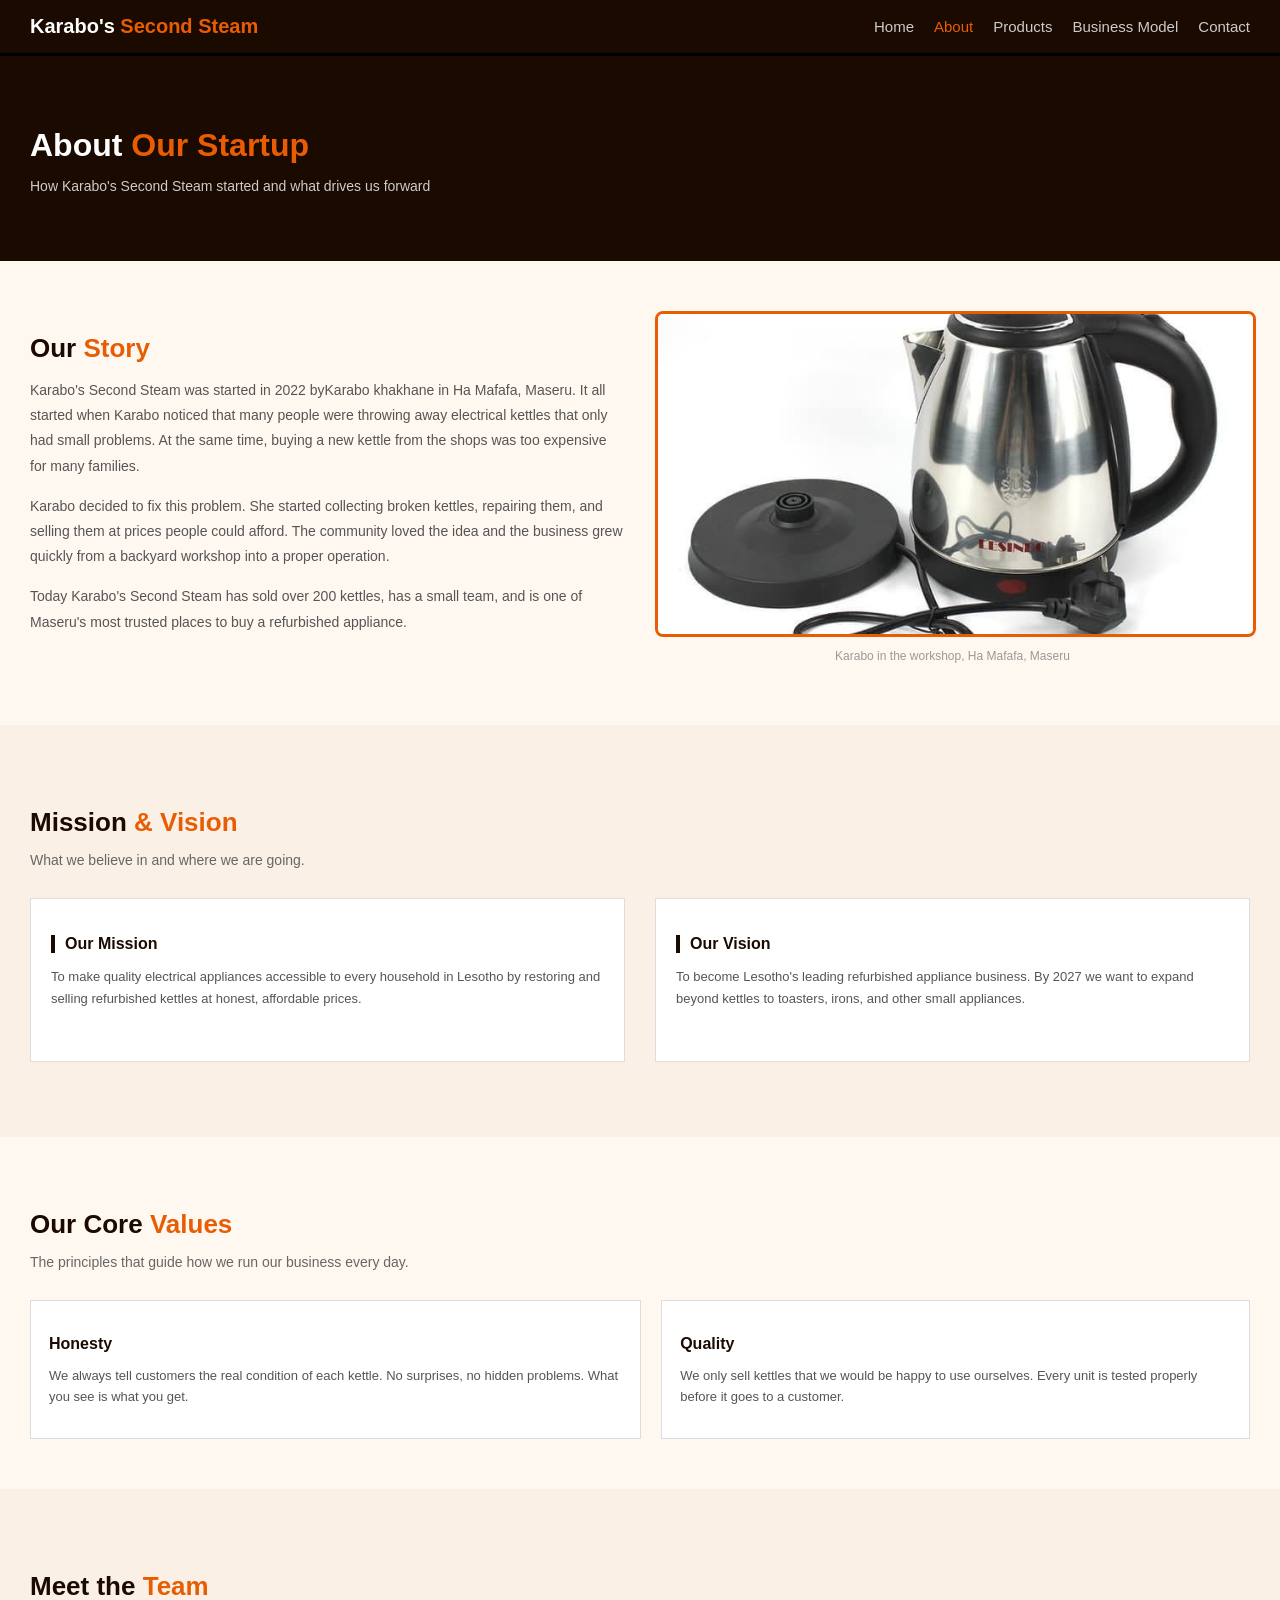
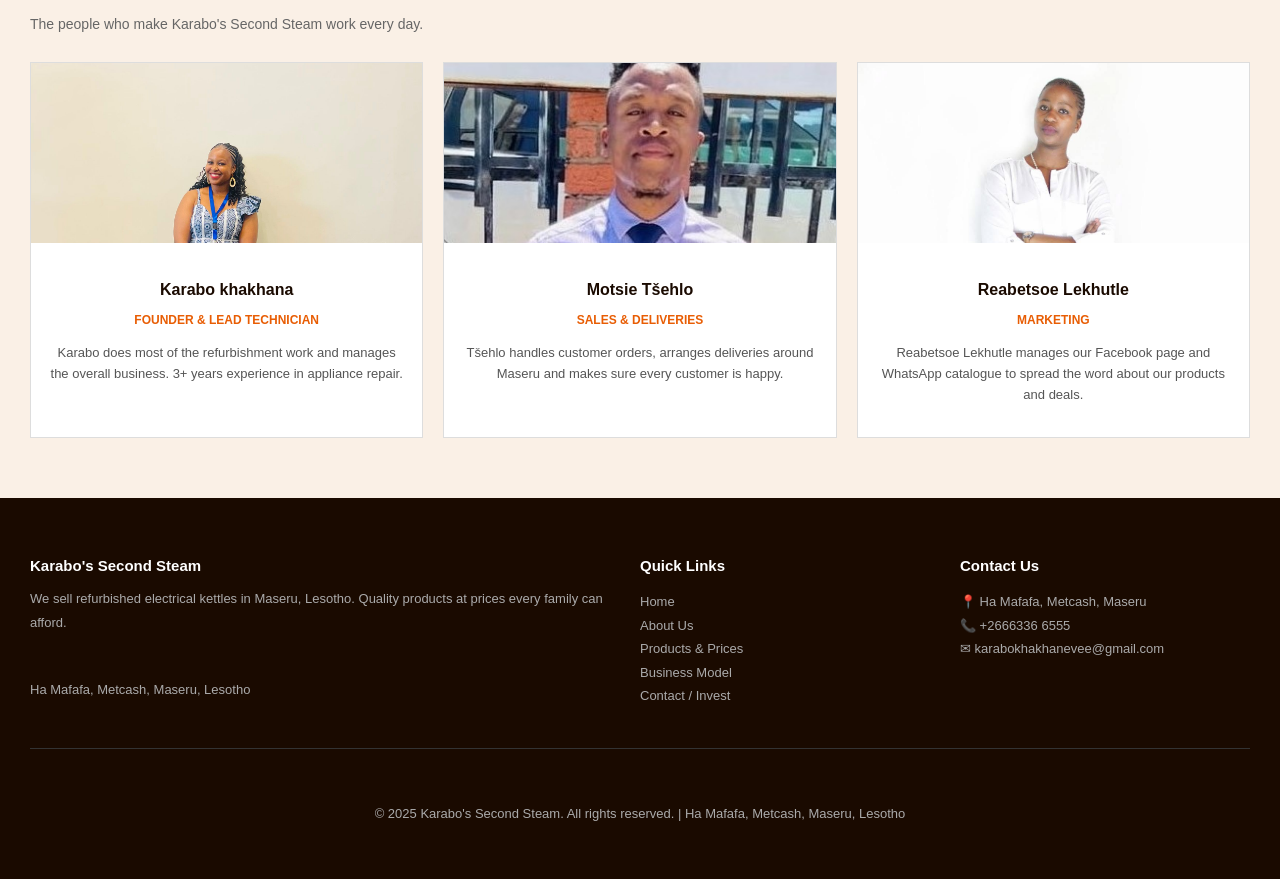
==== about.html @ 50d15a52 "Add files via upload" ====
<!DOCTYPE html>
<html lang="en">
<head>
    <meta charset="UTF-8">
    <meta name="viewport" content="width=device-width, initial-scale=1.0">
    <title>About - Karabo's Second Steam</title>
    <link rel="stylesheet" href="style.css">
</head>
<body>

    <!-- Navbar -->
    <nav class="navbar">
        <a href="index.html" class="logo">Karabo's <span>Second Steam</span></a>
        <ul class="nav-links">
            <li><a href="index.html">Home</a></li>
            <li><a href="about.html" class="active">About</a></li>
            <li><a href="products.html">Products</a></li>
            <li><a href="model.html">Business Model</a></li>
            <li><a href="contact.html">Contact</a></li>
        </ul>
    </nav>

    <!-- Page Header -->
    <div class="page-header">
        <h1>About <span>Our Startup</span></h1>
        <p>How Karabo's Second Steam started and what drives us forward</p>
    </div>

    <!-- Our Story -->
    <div class="section">
        <div class="two-col">
            <div>
                <h2 class="section-title">Our <span>Story</span></h2>
                <p style="font-size: 14px; color: #555; line-height: 1.8; margin-bottom: 15px;">
                    Karabo's Second Steam was started in 2022 byKarabo khakhane in Ha Mafafa, Maseru. It all started when Karabo noticed that many people were throwing away electrical kettles that only had small problems. At the same time, buying a new kettle from the shops was too expensive for many families.
                </p>
                <p style="font-size: 14px; color: #555; line-height: 1.8; margin-bottom: 15px;">
                    Karabo decided to fix this problem. She started collecting broken kettles, repairing them, and selling them at prices people could afford. The community loved the idea and the business grew quickly from a backyard workshop into a proper operation.
                </p>
                <p style="font-size: 14px; color: #555; line-height: 1.8;">
                    Today Karabo's Second Steam has sold over 200 kettles, has a small team, and is one of Maseru's most trusted places to buy a refurbished appliance.
                </p>
            </div>
            <div>
                <img src="images/a1.jpg" alt="Karabo working in the refurbishment workshop" style="width: 100%; height: 320px; object-fit: cover; border-radius: 8px; border: 3px solid #E85D04;">
                <p style="font-size: 12px; color: #999; margin-top: 8px; text-align: center;">Karabo in the workshop, Ha Mafafa, Maseru</p>
            </div>
        </div>
    </div>

    <!-- Mission & Vision -->
    <div style="background-color: #FAF0E6; padding: 60px 0;">
        <div class="section" style="padding-top: 0; padding-bottom: 0;">
            <h2 class="section-title">Mission <span>& Vision</span></h2>
            <p class="section-subtitle">What we believe in and where we are going.</p>

            <div class="two-col">
                <div class="info-card">
                    <h3>Our Mission</h3>
                    <p>To make quality electrical appliances accessible to every household in Lesotho by restoring and selling refurbished kettles at honest, affordable prices.</p>
                    <br>
                </div>
                <div class="info-card">
                    <h3>Our Vision</h3>
                    <p>To become Lesotho's leading refurbished appliance business. By 2027 we want to expand beyond kettles to toasters, irons, and other small appliances.</p>
                    <br>
                   </div>
            </div>
        </div>
    </div>

    <!-- Values -->
    <div class="section">
        <h2 class="section-title">Our Core <span>Values</span></h2>
        <p class="section-subtitle">The principles that guide how we run our business every day.</p>

        <div class="cards-grid" style="display:flex; gap: 20px; margin-top: 30px;">
            <div class="card">
                <div class="card-body">
                    <h3>Honesty</h3>
                    <p>We always tell customers the real condition of each kettle. No surprises, no hidden problems. What you see is what you get.</p>
                </div>
            </div>
            <div class="card">
                <div class="card-body">
                    <h3>Quality</h3>
                    <p>We only sell kettles that we would be happy to use ourselves. Every unit is tested properly before it goes to a customer.</p>
                </div>
            </div>
           
        </div>
    </div>

    <!-- Team -->
    <div style="background-color: #FAF0E6; padding: 60px 0; display: flex;" >
        <div class="section" style="padding-top: 0; padding-bottom: 0;">
            <h2 class="section-title">Meet the <span>Team</span></h2>
            <p class="section-subtitle">The people who make Karabo's Second Steam work every day.</p>

            <div class="cards-grid">
                <div class="card" style="text-align: center;">
                    <img src="images/ab1.jpeg" alt="Karabo Mokoena - Founder">
                    <div class="card-body">
                        <h3>Karabo khakhana</h3>
                        <p style="color: #E85D04; font-size: 12px; font-weight: 700; text-transform: uppercase; margin-bottom: 8px;">Founder & Lead Technician</p>
                        <p>Karabo does most of the refurbishment work and manages the overall business. 3+ years experience in appliance repair.</p>
                    </div>
                </div>
                <div class="card" style="text-align: center;">
                    <img src="images/ab2.jpeg" alt="Thato Mofokeng - Sales">
                    <div class="card-body">
                        <h3>Motsie Tšehlo </h3>
                        <p style="color: #E85D04; font-size: 12px; font-weight: 700; text-transform: uppercase; margin-bottom: 8px;">Sales & Deliveries</p>
                        <p>Tšehlo  handles customer orders, arranges deliveries around Maseru and makes sure every customer is happy.</p>
                    </div>
                </div>
                <div class="card" style="text-align: center;">
                    <img src="images/ab3.jpeg" alt="Palesa Sello - Marketing">
                    <div class="card-body">
                        <h3>Reabetsoe Lekhutle</h3>
                        <p style="color: #E85D04; font-size: 12px; font-weight: 700; text-transform: uppercase; margin-bottom: 8px;">Marketing</p>
                        <p>Reabetsoe Lekhutle manages our Facebook page and WhatsApp catalogue to spread the word about our products and deals.</p>
                    </div>
                </div>
            </div>
        </div>
    </div>

  
    <!-- Footer -->
    <footer class="footer">
        <div class="footer-grid">
            <div>
                <h4>Karabo's Second Steam</h4>
                <p>We sell refurbished electrical kettles in Maseru, Lesotho. Quality products at prices every family can afford.</p>
                <br>
                <p>Ha Mafafa, Metcash, Maseru, Lesotho</p>
            </div>
            <div>
                <h4>Quick Links</h4>
                <ul>
                    <li><a href="index.html">Home</a></li>
                    <li><a href="about.html">About Us</a></li>
                    <li><a href="products.html">Products & Prices</a></li>
                    <li><a href="model.html">Business Model</a></li>
                    <li><a href="contact.html">Contact / Invest</a></li>
                </ul>
            </div>
            <div>
                <h4>Contact Us</h4>
                <ul>
                    <li>📍 Ha Mafafa, Metcash, Maseru</li>
                    <li><a href="tel:+26622446533">📞 +2666336 6555</a></li>
                    <li><a href="mailto:karabosecondsteam@gmail.com">✉ karabokhakhanevee@gmail.com</a></li>
                </ul>
            </div>
        </div>
        <div class="footer-bottom">
            <p>© 2025 Karabo's Second Steam. All rights reserved. | Ha Mafafa, Metcash, Maseru, Lesotho</p>
        </div>
    </footer>

</body>
</html>
---- style.css ----
body {
    font-family: Arial, sans-serif;
    background-color: #FFF8F0;
    color: #333333;
    margin: 0;
    padding: 0;
}

/* NAV */
.navbar {
    background-color: #1a0a00;
    padding: 15px 30px;
    display: flex;
    justify-content: space-between;
    align-items: center;
    border-bottom: 3px solid black;
}

.navbar .logo {
    color: white;
    font-size: 20px;
    font-weight: bold;
    text-decoration: none;
}

.navbar .logo span {
    color: #E85D04;
}

.nav-links {
    list-style: none;
    display: flex;
    gap: 20px;
    margin: 0;
    padding: 0;
}

.nav-links a {
    color: #cccccc;
    text-decoration: none;
    font-size: 15px;
}

.nav-links a:hover {
    color: #E85D04;
}

.nav-links a.active {
    color: #E85D04;
}

/* HERO */
.hero {
    background-color: #1a0a00;
    color: white;
    padding: 60px 30px;
    display: flex;
    justify-content: space-between;
    align-items: center;
    gap: 30px;
}

.hero-text h1 {
    font-size: 38px;
    margin-bottom: 15px;
}

.hero-text h1 span {
    color: #E85D04;
}

.hero-text p {
    font-size: 15px;
    color: #cccccc;
    margin-bottom: 25px;
    line-height: 1.6;
}

.hero-image img {
    width: 400px;
    height: 280px;
    object-fit: cover;
    border: 3px solid #1a0a00;
}

/* BUTTONS */
.btn {
    background-color: #E85D04;
    color: white;
    padding: 10px 25px;
    border: none;
    font-size: 14px;
    font-weight: bold;
    cursor: pointer;
    text-decoration: none;
    display: inline-block;
}

.btn:hover {
    background-color: #F48C06;
}

.btn-outline {
    background-color: transparent;
    border: 2px solid white;
    color: white;
    padding: 10px 25px;
    font-size: 14px;
    font-weight: bold;
    cursor: pointer;
    text-decoration: none;
    display: inline-block;
}

.btn-outline:hover {
    background-color: white;
    color: #1a0a00;
}

/* SECTIONS */
.section {
    padding: 50px 30px;
}

.section-title {
    font-size: 26px;
    color: #1a0a00;
    margin-bottom: 8px;
}

.section-title span {
    color: #E85D04;
}

.section-subtitle {
    font-size: 14px;
    color: #666666;
    margin-bottom: 30px;
}

/* CARDS GRID */
.cards-grid {
    display: grid;
    grid-template-columns: repeat(3, 1fr);
    gap: 20px;
}

.card {
    background-color: white;
    border: 1px solid #dddddd;
    overflow: hidden;
}

.card:hover {
    border-color: #E85D04;
}

.card img {
    width: 100%;
    height: 180px;
    object-fit: cover;
}

.card-body {
    padding: 18px;
}

.card-body h3 {
    font-size: 16px;
    color: #1a0a00;
    margin-bottom: 8px;
}

.card-body p {
    font-size: 13px;
    color: #555555;
    line-height: 1.6;
}

/* PRODUCT CARDS */
.product-card {
    background-color: white;
    border: 1px solid #dddddd;
    overflow: hidden;
}

.product-card:hover {
    border-color: #E85D04;
}

.product-card img {
    width: 100%;
    height: 200px;
    object-fit: cover;
}

.product-card .badge {
    background-color: #E85D04;
    color: white;
    font-size: 11px;
    font-weight: bold;
    padding: 3px 8px;
    display: inline-block;
    margin-bottom: 8px;
}

.product-card .features {
    list-style: none;
    margin: 10px 0;
    font-size: 13px;
    color: #555555;
    padding: 0;
}

.product-card .features li {
    padding: 2px 0;
}

.product-card .features li::before {
    content: "✓ ";
    color: #E85D04;
}

.price {
    font-size: 22px;
    font-weight: bold;
    color: #E85D04;
}

.old-price {
    font-size: 13px;
    color: #999999;
    text-decoration: line-through;
    margin-left: 6px;
}

/* STATS BAR */
.stats-bar {
    background-color: #E85D04;
    padding: 30px;
    display: flex;
    justify-content: center;
    gap: 60px;
    text-align: center;
}

.stat h3 {
    font-size: 30px;
    color: white;
    margin-bottom: 5px;
}

.stat p {
    font-size: 13px;
    color: white;
}

/* CTA BAND */
.cta-band {
    background-color: #1a0a00;
    padding: 50px 30px;
    text-align: center;
    color: white;
}

.cta-band h2 {
    font-size: 26px;
    margin-bottom: 12px;
}

.cta-band p {
    font-size: 14px;
    color: #cccccc;
    margin-bottom: 20px;
}

/* PAGE HEADER */
.page-header {
    background-color: #1a0a00;
    padding: 50px 30px;
    color: white;
    border-bottom: 3px solid #1a0a00;
}

.page-header h1 {
    font-size: 32px;
    margin-bottom: 10px;
}

.page-header h1 span {
    color: #E85D04;
}

.page-header p {
    font-size: 14px;
    color: #cccccc;
}

/* TABLE */
.styled-table {
    width: 100%;
    border-collapse: collapse;
    font-size: 14px;
}

.styled-table thead tr {
    background-color: #1a0a00;
    color: white;
}

.styled-table th {
    padding: 12px 15px;
    text-align: left;
}

.styled-table td {
    padding: 11px 15px;
    border-bottom: 1px solid #dddddd;
}

.styled-table tbody tr:nth-child(even) {
    background-color: #FAF0E6;
}

.styled-table tbody tr:hover {
    background-color: #fff0e0;
}

/* CONTACT FORM */
.form-group {
    margin-bottom: 15px;
}

.form-group label {
    display: block;
    font-size: 13px;
    font-weight: bold;
    margin-bottom: 5px;
}

.form-group input,
.form-group textarea,
.form-group select {
    width: 100%;
    padding: 10px;
    border: 1px solid #cccccc;
    font-size: 13px;
    font-family: Arial, sans-serif;
    outline: none;
    box-sizing: border-box;
}

.form-group input:focus,
.form-group textarea:focus,
.form-group select:focus {
    border-color: #1a0a00;
}

.form-group textarea {
    min-height: 110px;
    resize: vertical;
}

/* TWO COLUMNS */
.two-col {
    display: grid;
    grid-template-columns: 1fr 1fr;
    gap: 30px;
    align-items: start;
}

/* INFO CARDS */
.info-card {
    background-color: white;
    padding: 20px;
    border: 1px solid #dddddd;
    margin-bottom: 15px;
}

.info-card h3 {
    font-size: 16px;
    color: #1a0a00;
    margin-bottom: 10px;
    border-left: 4px solid #1a0a00;
    padding-left: 10px;
}

.info-card p,
.info-card li {
    font-size: 13px;
    color: #555555;
    line-height: 1.7;
}

.info-card ul {
    padding-left: 18px;
}

/* STEPS */
.step-item {
    display: flex;
    gap: 15px;
    align-items: flex-start;
    margin-bottom: 15px;
    background-color: white;
    border: 1px solid #dddddd;
    padding: 18px;
}

.step-num {
    background-color: #E85D04;
    color: white;
    width: 36px;
    height: 36px;
    border-radius: 50%;
    display: flex;
    align-items: center;
    justify-content: center;
    font-weight: bold;
    font-size: 16px;
    flex-shrink: 0;
}

.step-item h3 {
    font-size: 15px;
    color: #1a0a00;
    margin-bottom: 5px;
}

.step-item p {
    font-size: 13px;
    color: #555555;
    line-height: 1.6;
}

/* VIDEO */
.video-container {
    position: relative;
    padding-bottom: 56.25%;
    height: 0;
    overflow: hidden;
}

.video-container iframe {
    position: absolute;
    top: 0;
    left: 0;
    width: 100%;
    height: 100%;
    border: none;
}

/* FOOTER */
.footer {
    background-color: #1a0a00;
    color: #aaaaaa;
    padding: 40px 30px;
}

.footer-grid {
    display: grid;
    grid-template-columns: 2fr 1fr 1fr;
    gap: 30px;
    margin-bottom: 25px;
    border-bottom: 1px solid #333333;
    padding-bottom: 25px;
}

.footer h4 {
    color: white;
    font-size: 15px;
    margin-bottom: 12px;
}

.footer p,
.footer li {
    font-size: 13px;
    line-height: 1.8;
}

.footer ul {
    list-style: none;
    padding: 0;
}

.footer a {
    color: #aaaaaa;
    text-decoration: none;
}

.footer a:hover {
    color: #E85D04;
}

.footer-bottom {
    font-size: 12px;
    text-align: center;
    padding-top: 15px;
}

/* RESPONSIVE - basic */
@media (max-width: 768px) {

    .navbar {
        flex-direction: column;
        gap: 12px;
        padding: 15px 20px;
    }

    .hero {
        flex-direction: column;
        padding: 40px 20px;
    }

    .hero-image img {
        width: 100%;
    }

    .hero-text h1 {
        font-size: 26px;
    }

    .cards-grid {
        grid-template-columns: 1fr;
    }

    .two-col {
        grid-template-columns: 1fr;
    }

    .stats-bar {
        flex-wrap: wrap;
        gap: 25px;
    }

    .footer-grid {
        grid-template-columns: 1fr;
    }

}
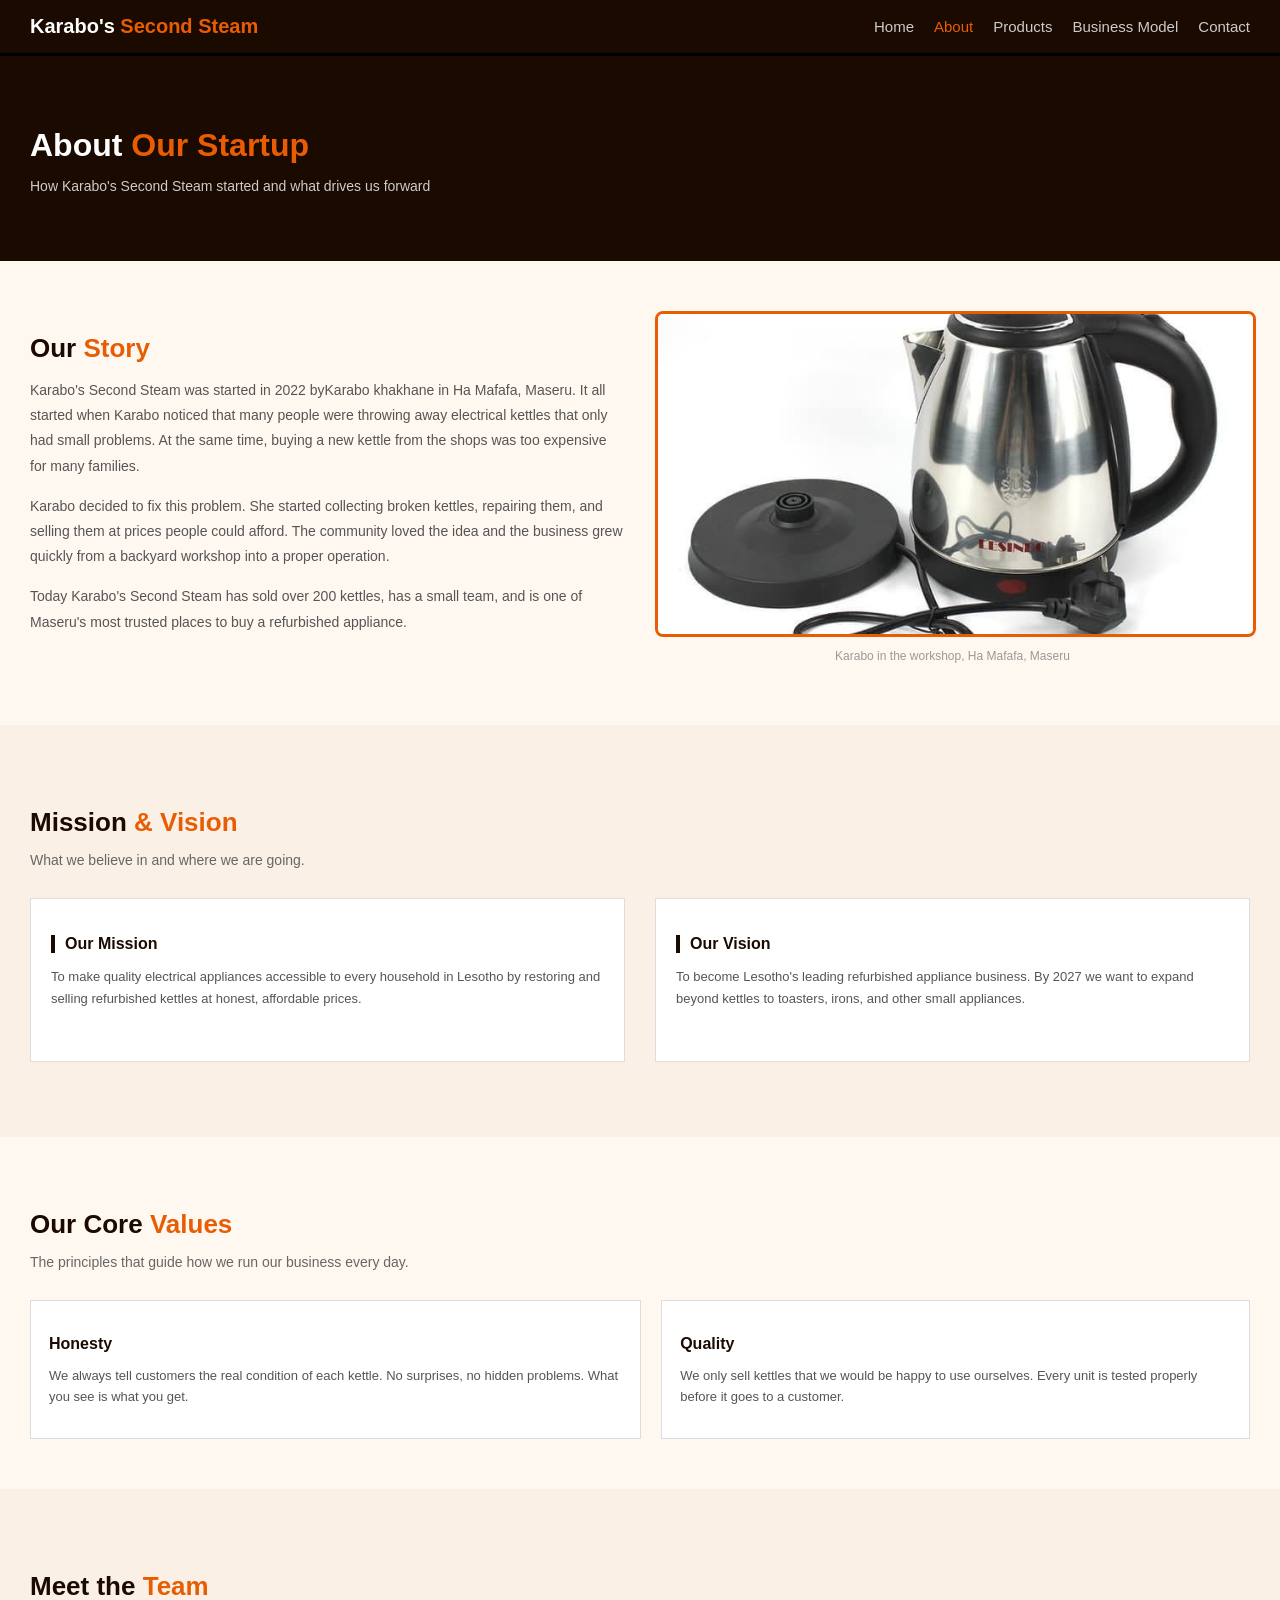
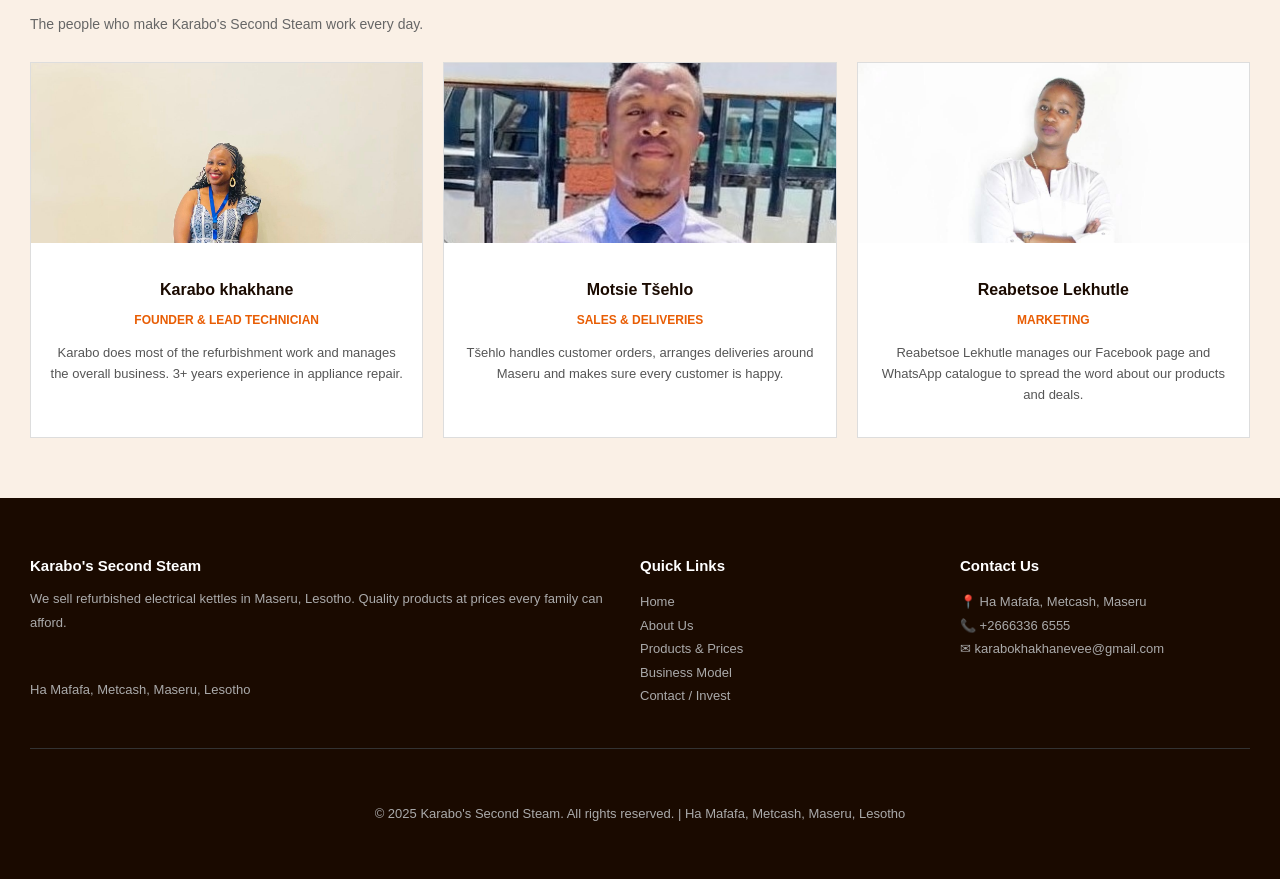
==== commit 10802fbd: "Update about.html" ====
--- a/about.html
+++ b/about.html
@@ -101,7 +101,7 @@
                 <div class="card" style="text-align: center;">
                     <img src="images/ab1.jpeg" alt="Karabo Mokoena - Founder">
                     <div class="card-body">
-                        <h3>Karabo khakhana</h3>
+                        <h3>Karabo khakhane</h3>
                         <p style="color: #E85D04; font-size: 12px; font-weight: 700; text-transform: uppercase; margin-bottom: 8px;">Founder & Lead Technician</p>
                         <p>Karabo does most of the refurbishment work and manages the overall business. 3+ years experience in appliance repair.</p>
                     </div>
@@ -161,4 +161,4 @@
     </footer>
 
 </body>
-</html>+</html>
